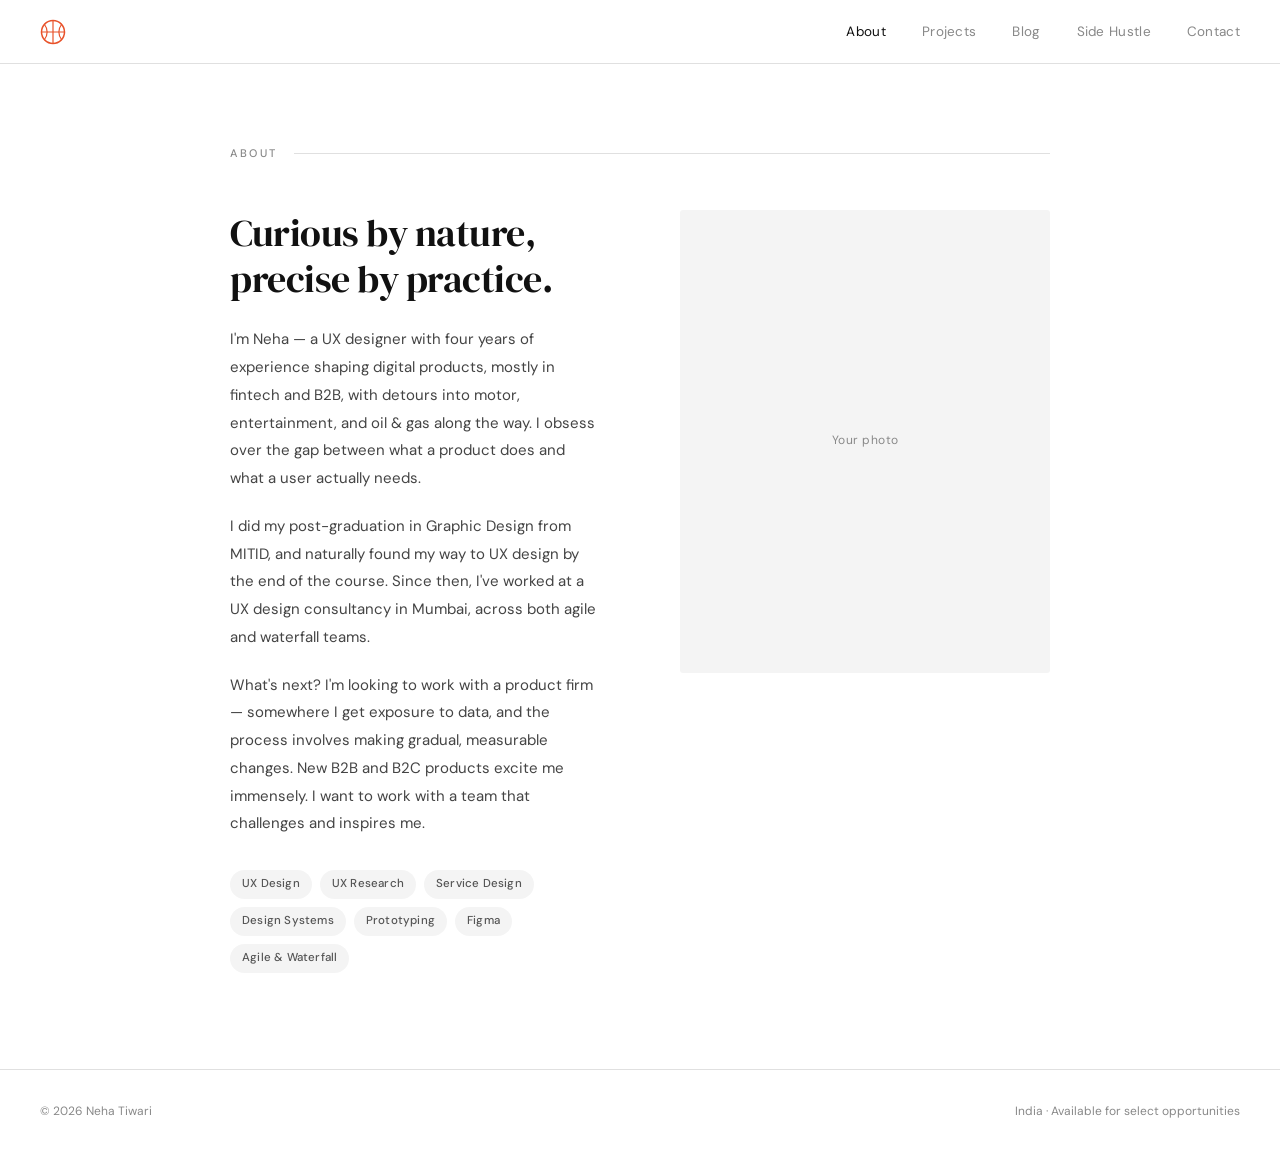
==== about.html @ 95a2083a "Add About page Created about.html, extracted shared styles into style.css, updated nav links" ====
<!DOCTYPE html>
<html lang="en">
<head>
  <meta charset="UTF-8" />
  <meta name="viewport" content="width=device-width, initial-scale=1.0" />
  <title>About — Neha Tiwari</title>
  <link rel="preconnect" href="https://fonts.googleapis.com" />
  <link rel="preconnect" href="https://fonts.gstatic.com" crossorigin />
  <link href="https://fonts.googleapis.com/css2?family=DM+Serif+Display:ital@0;1&family=DM+Sans:wght@300;400;500&display=swap" rel="stylesheet" />
  <link rel="stylesheet" href="style.css" />
</head>
<body>

  <!-- NAV -->
  <nav>
    <a class="nav-home" href="index.html" aria-label="Home">
      <svg class="basketball" viewBox="0 0 26 26" fill="none" xmlns="http://www.w3.org/2000/svg">
        <circle cx="13" cy="13" r="11.5" stroke="#e8522a" stroke-width="1.5" fill="none"/>
        <path d="M13 1.5 C13 1.5 13 24.5 13 24.5" stroke="#e8522a" stroke-width="1.2" stroke-linecap="round"/>
        <path d="M1.5 13 C1.5 13 24.5 13 24.5 13" stroke="#e8522a" stroke-width="1.2" stroke-linecap="round"/>
        <path d="M4.5 5.5 C8 10 8 16 4.5 20.5" stroke="#e8522a" stroke-width="1.2" fill="none" stroke-linecap="round"/>
        <path d="M21.5 5.5 C18 10 18 16 21.5 20.5" stroke="#e8522a" stroke-width="1.2" fill="none" stroke-linecap="round"/>
      </svg>
    </a>

    <ul class="nav-links">
      <li><a href="about.html" class="active">About</a></li>
      <li><a href="projects.html">Projects</a></li>
      <li><a href="blog.html">Blog</a></li>
      <li><a href="hustle.html">Side Hustle</a></li>
      <li><a href="contact.html">Contact</a></li>
    </ul>

    <button class="hamburger" onclick="document.getElementById('mobileMenu').classList.toggle('open')" aria-label="Menu">
      <span></span><span></span><span></span>
    </button>
  </nav>

  <div class="mobile-menu" id="mobileMenu">
    <a href="about.html">About</a>
    <a href="projects.html">Projects</a>
    <a href="blog.html">Blog</a>
    <a href="hustle.html">Side Hustle</a>
    <a href="contact.html">Contact</a>
  </div>

  <!-- ABOUT -->
  <div class="page">
    <div class="section">
      <div class="section-eyebrow">About</div>
      <div class="about-grid">
        <div class="about-text">
          <h2>Curious by nature, precise by practice.</h2>
          <p>I'm Neha — a UX designer with four years of experience shaping digital products, mostly in fintech and B2B, with detours into motor, entertainment, and oil & gas along the way. I obsess over the gap between what a product does and what a user actually needs.</p>
          <p>I did my post-graduation in Graphic Design from MITID, and naturally found my way to UX design by the end of the course. Since then, I've worked at a UX design consultancy in Mumbai, across both agile and waterfall teams.</p>
          <p>What's next? I'm looking to work with a product firm — somewhere I get exposure to data, and the process involves making gradual, measurable changes. New B2B and B2C products excite me immensely. I want to work with a team that challenges and inspires me.</p>
          <div class="tag-list">
            <span class="tag">UX Design</span>
            <span class="tag">UX Research</span>
            <span class="tag">Service Design</span>
            <span class="tag">Design Systems</span>
            <span class="tag">Prototyping</span>
            <span class="tag">Figma</span>
            <span class="tag">Agile & Waterfall</span>
          </div>
        </div>
        <div class="about-photo">Your photo</div>
      </div>
    </div>
  </div>

  <footer>
    <span>© 2026 Neha Tiwari</span>
    <span>India · Available for select opportunities</span>
  </footer>

</body>
</html>
---- style.css ----
*, *::before, *::after { box-sizing: border-box; margin: 0; padding: 0; }

:root {
  --white: #ffffff;
  --black: #111111;
  --grey-light: #f4f4f4;
  --grey-mid: #e0e0e0;
  --grey-text: #888;
  --accent: #e8522a;
  --nav-h: 64px;
}

html { scroll-behavior: smooth; }

body {
  font-family: 'DM Sans', sans-serif;
  background: var(--white);
  color: var(--black);
  font-size: 15px;
  line-height: 1.65;
  -webkit-font-smoothing: antialiased;
}

/* ── NAV ── */
nav {
  position: fixed;
  top: 0; left: 0; right: 0;
  z-index: 200;
  height: var(--nav-h);
  background: var(--white);
  border-bottom: 1px solid var(--grey-mid);
  display: flex;
  align-items: center;
  padding: 0 2.5rem;
  justify-content: space-between;
}

.nav-home {
  display: flex;
  align-items: center;
  gap: 0;
  text-decoration: none;
  cursor: pointer;
  background: none;
  border: none;
  padding: 0;
}

.basketball {
  width: 26px;
  height: 26px;
  display: block;
}

.nav-links {
  display: flex;
  gap: 2.25rem;
  list-style: none;
}

.nav-links a {
  text-decoration: none;
  font-family: 'DM Sans', sans-serif;
  font-size: 13.5px;
  font-weight: 400;
  color: var(--grey-text);
  letter-spacing: 0.3px;
  padding: 0;
  transition: color 0.15s;
}

.nav-links a:hover,
.nav-links a.active {
  color: var(--black);
}

/* ── PAGE WRAPPER ── */
.page {
  padding-top: var(--nav-h);
  min-height: 100vh;
}

/* ── HERO / HOME ── */
.hero {
  max-width: 1100px;
  margin: 0 auto;
  padding: 7rem 2.5rem 5rem;
  display: grid;
  grid-template-columns: 1fr 1fr;
  gap: 4rem;
  align-items: end;
}

.hero-left h1 {
  font-family: 'DM Serif Display', serif;
  font-size: clamp(3rem, 6vw, 5.5rem);
  font-weight: 400;
  line-height: 1.05;
  letter-spacing: -1px;
  color: var(--black);
}

.hero-left h1 em {
  font-style: italic;
  color: var(--grey-text);
}

.hero-right {
  padding-bottom: 0.4rem;
}

.hero-right .role {
  font-size: 11px;
  font-weight: 500;
  letter-spacing: 2px;
  text-transform: uppercase;
  color: var(--grey-text);
  margin-bottom: 1rem;
}

.hero-right p {
  font-size: 15px;
  color: #444;
  line-height: 1.8;
  max-width: 380px;
  margin-bottom: 2rem;
}

.hero-cta {
  display: inline-flex;
  align-items: center;
  gap: 8px;
  font-size: 13px;
  font-weight: 500;
  color: var(--black);
  text-decoration: none;
  border-bottom: 1px solid var(--black);
  padding-bottom: 2px;
  cursor: pointer;
  background: none;
  border-left: none;
  border-right: none;
  border-top: none;
  font-family: 'DM Sans', sans-serif;
  transition: color 0.15s;
}

.hero-cta:hover { color: var(--accent); border-bottom-color: var(--accent); }

.hero-divider {
  max-width: 1100px;
  margin: 0 auto;
  padding: 0 2.5rem;
  border-top: 1px solid var(--grey-mid);
}

.hero-stats {
  max-width: 1100px;
  margin: 0 auto;
  padding: 2.5rem 2.5rem 5rem;
  display: flex;
  gap: 4rem;
}

.stat-num {
  font-family: 'DM Serif Display', serif;
  font-size: 2.2rem;
  font-weight: 400;
  color: var(--black);
  line-height: 1;
}

.stat-label {
  font-size: 12px;
  color: var(--grey-text);
  margin-top: 4px;
  letter-spacing: 0.3px;
}

/* ── SECTION WRAPPER ── */
.section {
  max-width: 900px;
  margin: 0 auto;
  padding: 5rem 2.5rem 6rem;
}

.section-eyebrow {
  font-size: 11px;
  font-weight: 500;
  letter-spacing: 2.5px;
  text-transform: uppercase;
  color: var(--grey-text);
  margin-bottom: 3rem;
  display: flex;
  align-items: center;
  gap: 1rem;
}

.section-eyebrow::after {
  content: '';
  display: block;
  flex: 1;
  height: 1px;
  background: var(--grey-mid);
}

/* ── ABOUT ── */
.about-grid {
  display: grid;
  grid-template-columns: 1fr 1fr;
  gap: 5rem;
  align-items: start;
}

.about-text h2 {
  font-family: 'DM Serif Display', serif;
  font-size: 2.4rem;
  font-weight: 400;
  line-height: 1.2;
  margin-bottom: 1.5rem;
  letter-spacing: -0.5px;
}

.about-text p {
  font-size: 15px;
  color: #444;
  line-height: 1.85;
  margin-bottom: 1.25rem;
}

.about-photo {
  width: 100%;
  aspect-ratio: 4/5;
  background: var(--grey-light);
  border-radius: 3px;
  display: flex;
  align-items: center;
  justify-content: center;
  font-size: 12px;
  color: var(--grey-text);
  letter-spacing: 0.5px;
  overflow: hidden;
}

.about-photo img {
  width: 100%;
  height: 100%;
  object-fit: cover;
}

.tag-list {
  display: flex;
  flex-wrap: wrap;
  gap: 8px;
  margin-top: 2rem;
}

.tag {
  font-size: 11.5px;
  font-weight: 500;
  color: #555;
  background: var(--grey-light);
  padding: 5px 12px;
  border-radius: 20px;
  letter-spacing: 0.2px;
}

/* ── PROJECTS ── */
.project-list {
  display: flex;
  flex-direction: column;
  gap: 0;
}

.project-row {
  display: grid;
  grid-template-columns: 200px 1fr;
  gap: 2rem;
  padding: 2.25rem 0;
  border-bottom: 1px solid var(--grey-mid);
  text-decoration: none;
  color: inherit;
  align-items: center;
  transition: opacity 0.15s;
}

.project-row:first-child { border-top: 1px solid var(--grey-mid); }
.project-row:hover { opacity: 0.7; }

.project-thumb {
  width: 100%;
  aspect-ratio: 16/9;
  background: var(--grey-light);
  border-radius: 3px;
  display: flex;
  align-items: center;
  justify-content: center;
  font-size: 11px;
  color: var(--grey-text);
  overflow: hidden;
}

.project-thumb img {
  width: 100%;
  height: 100%;
  object-fit: cover;
}

.project-meta {
  display: flex;
  flex-direction: column;
  gap: 0.5rem;
}

.project-tag {
  font-size: 10.5px;
  font-weight: 500;
  letter-spacing: 1.5px;
  text-transform: uppercase;
  color: var(--grey-text);
}

.project-title {
  font-family: 'DM Serif Display', serif;
  font-size: 1.5rem;
  font-weight: 400;
  line-height: 1.2;
  letter-spacing: -0.3px;
}

.project-desc {
  font-size: 13.5px;
  color: #555;
  line-height: 1.65;
  max-width: 500px;
}

.project-arrow {
  margin-top: 0.75rem;
  font-size: 12px;
  color: var(--grey-text);
  display: flex;
  align-items: center;
  gap: 6px;
}

/* ── BLOG ── */
.blog-list {
  display: flex;
  flex-direction: column;
}

.blog-row {
  display: grid;
  grid-template-columns: 1fr auto;
  align-items: baseline;
  gap: 2rem;
  padding: 1.75rem 0;
  border-bottom: 1px solid var(--grey-mid);
  text-decoration: none;
  color: inherit;
  transition: opacity 0.15s;
}

.blog-row:first-child { border-top: 1px solid var(--grey-mid); }
.blog-row:hover { opacity: 0.65; }

.blog-category {
  font-size: 10.5px;
  font-weight: 500;
  letter-spacing: 1.5px;
  text-transform: uppercase;
  color: var(--grey-text);
  margin-bottom: 0.3rem;
}

.blog-title {
  font-family: 'DM Serif Display', serif;
  font-size: 1.25rem;
  font-weight: 400;
  line-height: 1.3;
}

.blog-excerpt {
  font-size: 13px;
  color: #666;
  margin-top: 0.35rem;
  line-height: 1.6;
}

.blog-date {
  font-size: 12px;
  color: var(--grey-text);
  white-space: nowrap;
  align-self: start;
  padding-top: 0.15rem;
}

/* ── SIDE HUSTLE ── */
.hustle-intro {
  font-family: 'DM Serif Display', serif;
  font-size: 2rem;
  font-weight: 400;
  line-height: 1.25;
  max-width: 560px;
  margin-bottom: 3rem;
  letter-spacing: -0.4px;
}

.hustle-grid {
  display: grid;
  grid-template-columns: 1fr 1fr;
  gap: 1.5rem;
}

.hustle-card {
  background: var(--grey-light);
  border-radius: 4px;
  padding: 2rem;
  text-decoration: none;
  color: inherit;
  display: block;
  transition: background 0.15s;
}

.hustle-card:hover { background: #ebebeb; }

.hustle-card-tag {
  font-size: 10.5px;
  font-weight: 500;
  letter-spacing: 1.5px;
  text-transform: uppercase;
  color: var(--grey-text);
  margin-bottom: 1rem;
}

.hustle-card h3 {
  font-family: 'DM Serif Display', serif;
  font-size: 1.35rem;
  font-weight: 400;
  margin-bottom: 0.75rem;
  line-height: 1.2;
}

.hustle-card p {
  font-size: 13px;
  color: #555;
  line-height: 1.7;
}

/* ── CONTACT ── */
.contact-intro {
  font-family: 'DM Serif Display', serif;
  font-size: 2.5rem;
  font-weight: 400;
  line-height: 1.15;
  max-width: 520px;
  margin-bottom: 3.5rem;
  letter-spacing: -0.5px;
}

.contact-links {
  display: flex;
  flex-direction: column;
}

.contact-row {
  display: flex;
  justify-content: space-between;
  align-items: center;
  padding: 1.5rem 0;
  border-bottom: 1px solid var(--grey-mid);
  text-decoration: none;
  color: inherit;
  transition: opacity 0.15s;
}

.contact-row:first-child { border-top: 1px solid var(--grey-mid); }
.contact-row:hover { opacity: 0.6; }

.contact-platform {
  font-size: 11px;
  font-weight: 500;
  letter-spacing: 1.5px;
  text-transform: uppercase;
  color: var(--grey-text);
  min-width: 100px;
}

.contact-value {
  font-size: 15px;
  font-weight: 400;
  flex: 1;
  padding: 0 2rem;
}

.contact-arrow {
  font-size: 18px;
  color: var(--grey-text);
}

/* ── CASE STUDY PAGE ── */
.case-hero {
  max-width: 900px;
  margin: 0 auto;
  padding: 4rem 2.5rem 2rem;
}

.case-tag {
  font-size: 11px;
  font-weight: 500;
  letter-spacing: 2px;
  text-transform: uppercase;
  color: var(--accent);
  margin-bottom: 1rem;
}

.case-hero h1 {
  font-family: 'DM Serif Display', serif;
  font-size: clamp(2.2rem, 4.5vw, 3.2rem);
  font-weight: 400;
  line-height: 1.15;
  letter-spacing: -0.5px;
  margin-bottom: 1.5rem;
}

.case-meta {
  display: flex;
  gap: 2.5rem;
  padding: 1.5rem 0;
  border-top: 1px solid var(--grey-mid);
  border-bottom: 1px solid var(--grey-mid);
  margin-top: 2rem;
}

.case-meta-item .label {
  font-size: 10.5px;
  font-weight: 500;
  letter-spacing: 1.2px;
  text-transform: uppercase;
  color: var(--grey-text);
  margin-bottom: 0.3rem;
}

.case-meta-item .value {
  font-size: 14px;
  color: var(--black);
}

.case-body {
  max-width: 900px;
  margin: 0 auto;
  padding: 3rem 2.5rem 6rem;
}

.case-body img {
  width: 100%;
  border-radius: 4px;
  margin: 2rem 0;
  display: block;
}

.case-body h2 {
  font-family: 'DM Serif Display', serif;
  font-size: 1.7rem;
  font-weight: 400;
  margin: 3rem 0 1.25rem;
  letter-spacing: -0.3px;
}

.case-body p {
  font-size: 15px;
  color: #333;
  line-height: 1.85;
  margin-bottom: 1.25rem;
}

.case-body ul {
  margin: 0 0 1.5rem 1.25rem;
  color: #333;
  font-size: 15px;
  line-height: 1.85;
}

.case-body blockquote {
  font-family: 'DM Serif Display', serif;
  font-style: italic;
  font-size: 1.3rem;
  line-height: 1.5;
  color: var(--black);
  border-left: 2px solid var(--accent);
  padding: 0.25rem 0 0.25rem 1.5rem;
  margin: 2rem 0;
}

.case-body figcaption {
  font-size: 12.5px;
  color: var(--grey-text);
  margin-top: -1.25rem;
  margin-bottom: 2rem;
  line-height: 1.5;
}

.case-nav-back {
  display: inline-flex;
  align-items: center;
  gap: 6px;
  font-size: 13px;
  color: var(--grey-text);
  text-decoration: none;
  margin-bottom: 1.5rem;
}

.case-nav-back:hover { color: var(--black); }

/* ── FOOTER ── */
footer {
  border-top: 1px solid var(--grey-mid);
  padding: 2rem 2.5rem;
  display: flex;
  justify-content: space-between;
  align-items: center;
  font-size: 12px;
  color: var(--grey-text);
  max-width: 100%;
}

/* ── MOBILE ── */
.hamburger {
  display: none;
  flex-direction: column;
  gap: 5px;
  background: none;
  border: none;
  cursor: pointer;
  padding: 4px;
}

.hamburger span {
  display: block;
  width: 22px;
  height: 1.5px;
  background: var(--black);
  border-radius: 2px;
  transition: all 0.2s;
}

.mobile-menu {
  display: none;
  position: fixed;
  top: var(--nav-h);
  left: 0; right: 0;
  background: var(--white);
  border-bottom: 1px solid var(--grey-mid);
  padding: 1.5rem 2.5rem;
  flex-direction: column;
  gap: 1.25rem;
  z-index: 199;
}

.mobile-menu.open { display: flex; }

.mobile-menu a {
  text-decoration: none;
  font-family: 'DM Sans', sans-serif;
  font-size: 15px;
  color: var(--black);
  text-align: left;
}

@media (max-width: 768px) {
  .nav-links { display: none; }
  .hamburger { display: flex; }

  .hero {
    grid-template-columns: 1fr;
    padding: 4rem 1.5rem 3rem;
    gap: 2.5rem;
  }

  .hero-left h1 { font-size: 3rem; }

  .about-grid,
  .hustle-grid { grid-template-columns: 1fr; }

  .project-row {
    grid-template-columns: 1fr;
    gap: 1rem;
  }

  .section { padding: 3.5rem 1.5rem 4rem; }
  .case-hero, .case-body { padding-left: 1.5rem; padding-right: 1.5rem; }

  footer { flex-direction: column; gap: 0.5rem; text-align: center; }
}
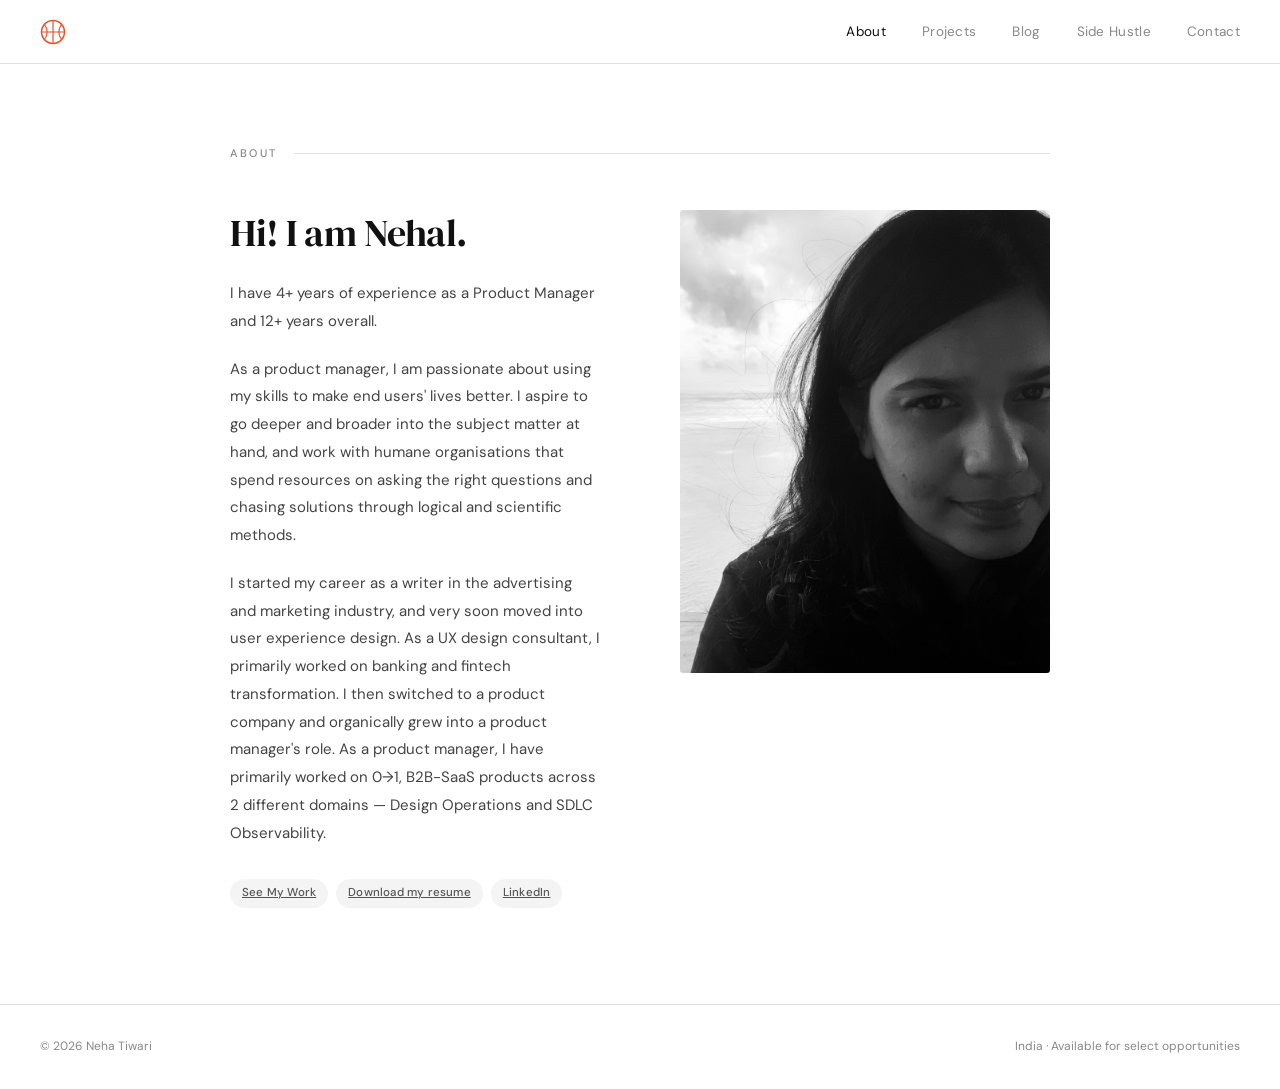
==== commit 23b97cb5: "About Page Image + summary changes" ====
--- a/about.html
+++ b/about.html
@@ -50,21 +50,20 @@
       <div class="section-eyebrow">About</div>
       <div class="about-grid">
         <div class="about-text">
-          <h2>Curious by nature, precise by practice.</h2>
-          <p>I'm Neha — a UX designer with four years of experience shaping digital products, mostly in fintech and B2B, with detours into motor, entertainment, and oil & gas along the way. I obsess over the gap between what a product does and what a user actually needs.</p>
-          <p>I did my post-graduation in Graphic Design from MITID, and naturally found my way to UX design by the end of the course. Since then, I've worked at a UX design consultancy in Mumbai, across both agile and waterfall teams.</p>
-          <p>What's next? I'm looking to work with a product firm — somewhere I get exposure to data, and the process involves making gradual, measurable changes. New B2B and B2C products excite me immensely. I want to work with a team that challenges and inspires me.</p>
+          <h2>Hi! I am Nehal.</h2>
+          <p>I have 4+ years of experience as a Product Manager and 12+ years overall.</p>
+          <p>As a product manager, I am passionate about using my skills to make end users' lives better. I aspire to go deeper and broader into the subject matter at hand, and work with humane organisations that spend resources on asking the right questions and chasing solutions through logical and scientific methods.</p>
+          <p>I started my career as a writer in the advertising and marketing industry, and very soon moved into user experience design. As a UX design consultant, I primarily worked on banking and fintech transformation. I then switched to a product company and organically grew into a product manager's role. As a product manager, I have primarily worked on 0→1, B2B-SaaS products across 2 different domains — Design Operations and SDLC Observability.</p>
+
           <div class="tag-list">
-            <span class="tag">UX Design</span>
-            <span class="tag">UX Research</span>
-            <span class="tag">Service Design</span>
-            <span class="tag">Design Systems</span>
-            <span class="tag">Prototyping</span>
-            <span class="tag">Figma</span>
-            <span class="tag">Agile & Waterfall</span>
+            <a class="tag cta-tag" href="projects.html">See My Work</a>
+            <a class="tag cta-tag" href="#" download>Download my resume</a>
+            <a class="tag cta-tag" href="#" target="_blank" rel="noopener">LinkedIn</a>
           </div>
         </div>
-        <div class="about-photo">Your photo</div>
+        <div class="about-photo">
+          <img src="images/nehal_portrait.jpg" alt="Nehal, portrait" />
+        </div>
       </div>
     </div>
   </div>
--- a/style.css
+++ b/style.css
@@ -612,6 +612,71 @@
 }
 
 .case-nav-back:hover { color: var(--black); }
+
+/* ── COMING SOON LOADER ── */
+.project-thumb.coming-soon {
+  position: relative;
+  overflow: visible;
+}
+
+.dribble-wrap {
+  height: 100%;
+  width: 100%;
+  display: flex;
+  align-items: center;
+  justify-content: center;
+  position: relative;
+}
+
+.dribble-ball {
+  width: 30px;
+  height: 30px;
+  position: absolute;
+  animation: dribbleBall 2s ease-in-out infinite;
+}
+
+.dribble-shadow {
+  width: 26px;
+  height: 6px;
+  border-radius: 50%;
+  background: #111;
+  position: absolute;
+  animation: dribbleShadow 2s ease-in-out infinite;
+}
+
+.coming-soon-caption {
+  font-size: 12px;
+  color: var(--grey-text);
+  text-align: center;
+  margin-top: 6px;
+}
+
+.coming-soon-page {
+  display: flex;
+  flex-direction: column;
+  align-items: center;
+  justify-content: center;
+  padding: 6rem 2rem;
+}
+
+.coming-soon-page .dribble-wrap { height: 140px; width: 200px; }
+.coming-soon-page .dribble-ball { width: 40px; height: 40px; }
+
+@keyframes dribbleBall {
+  0%   { transform: translate(-50px, 0px) rotate(0deg); }
+  25%  { transform: translate(0px, 40px) rotate(90deg) scaleX(1.04) scaleY(0.96); }
+  50%  { transform: translate(50px, 0px) rotate(180deg); }
+  75%  { transform: translate(0px, 40px) rotate(270deg) scaleX(1.04) scaleY(0.96); }
+  100% { transform: translate(-50px, 0px) rotate(360deg); }
+}
+
+@keyframes dribbleShadow {
+  0%   { transform: translate(-50px, 0px) scale(0.5); opacity: 0.04; }
+  25%  { transform: translate(0px, 0px) scale(1); opacity: 0.12; }
+  50%  { transform: translate(50px, 0px) scale(0.5); opacity: 0.04; }
+  75%  { transform: translate(0px, 0px) scale(1); opacity: 0.12; }
+  100% { transform: translate(-50px, 0px) scale(0.5); opacity: 0.04; }
+}
 
 /* ── FOOTER ── */
 footer {
